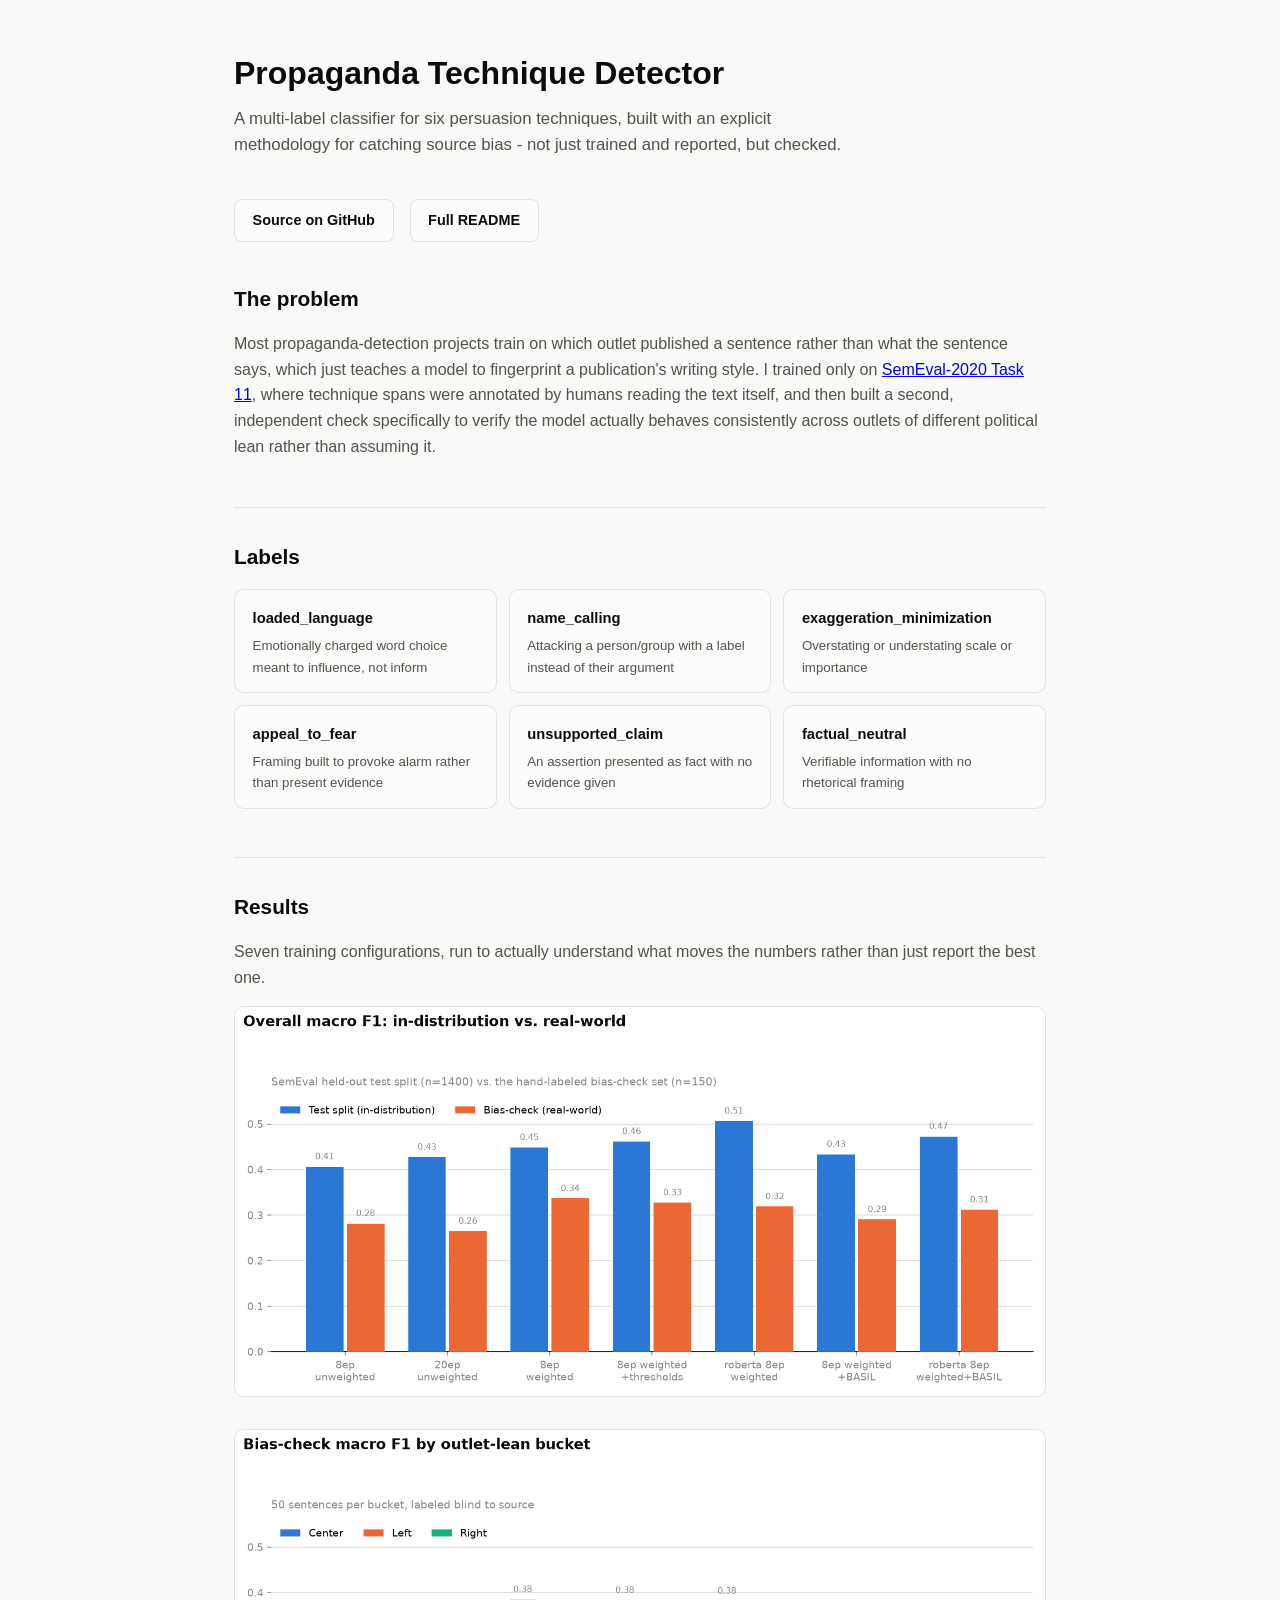
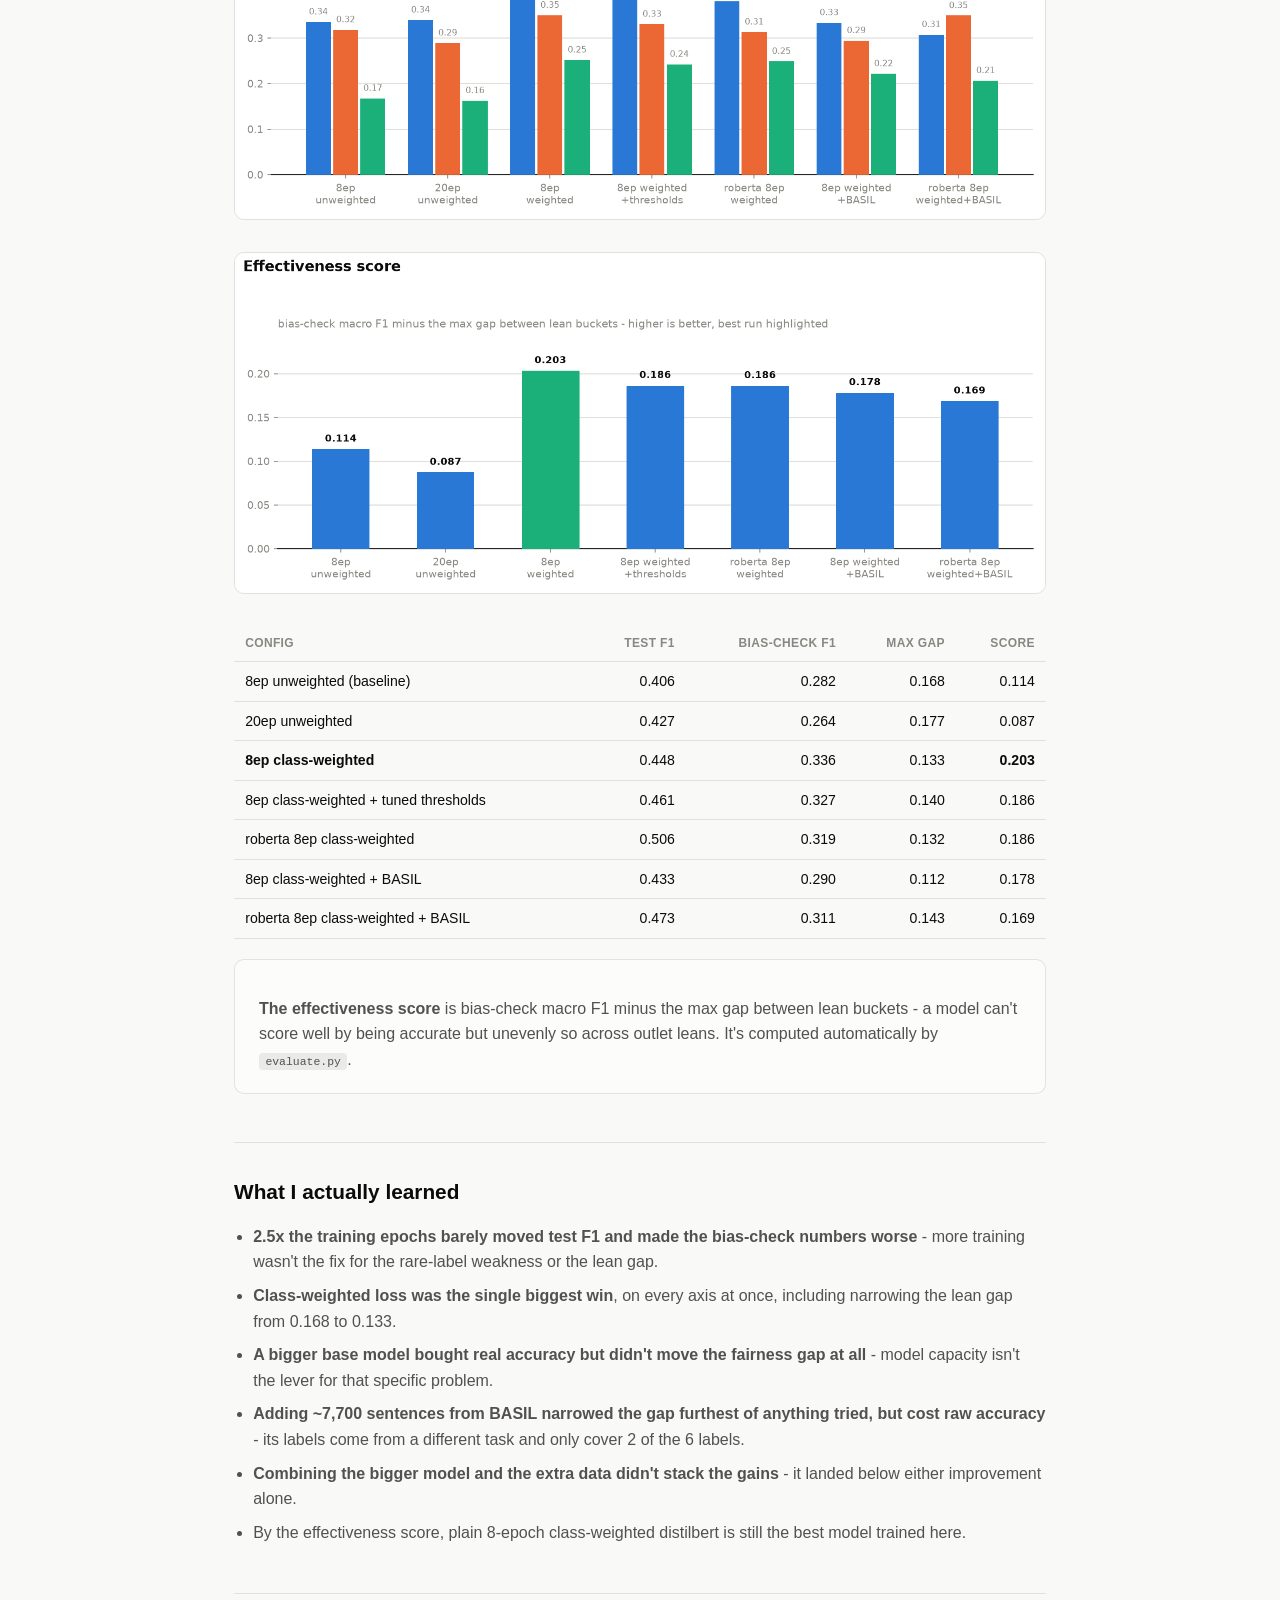
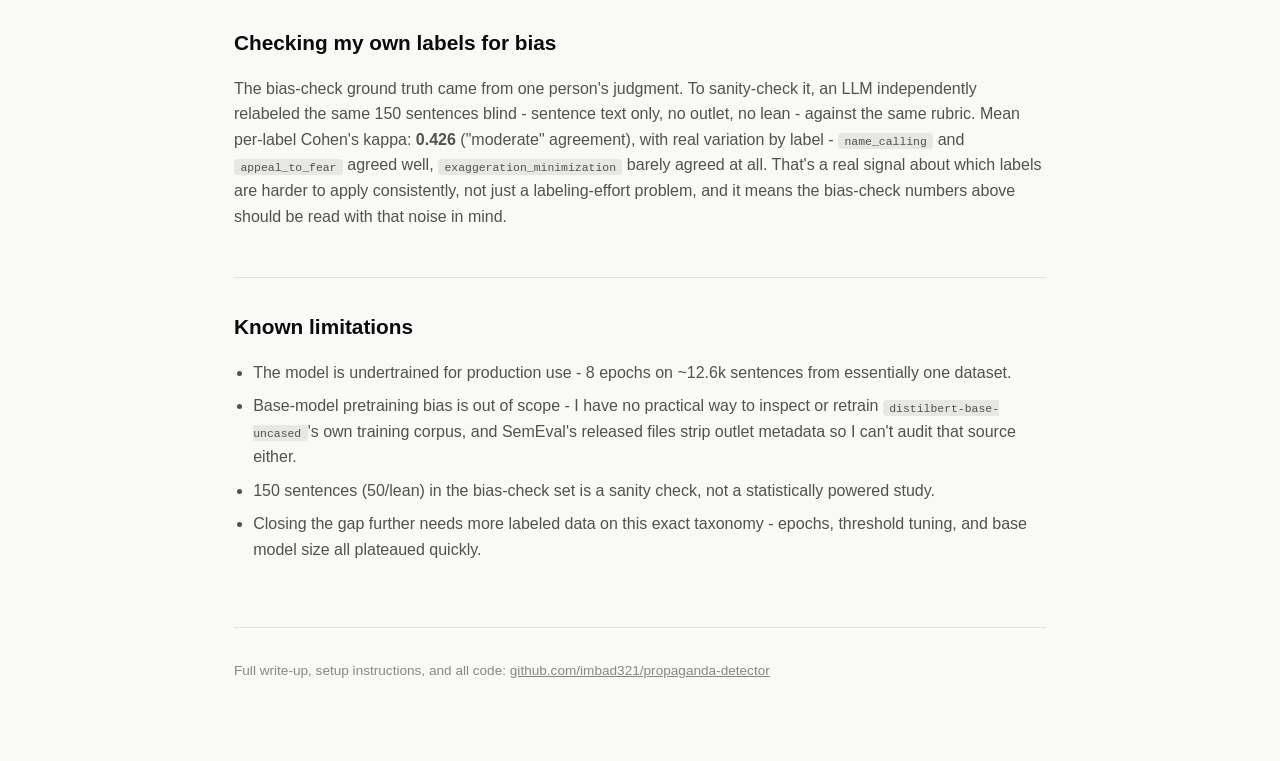
==== docs/index.html @ 1831effb "Propaganda technique detector: multi-label classifier with bias-check methodology" ====
<!doctype html>
<html lang="en">
<head>
<meta charset="utf-8">
<meta name="viewport" content="width=device-width, initial-scale=1">
<title>Propaganda Technique Detector</title>
<style>
  :root {
    color-scheme: light;
    --bg: #f9f9f7;
    --surface: #fcfcfb;
    --ink: #0b0b0b;
    --ink-2: #52514e;
    --muted: #898781;
    --border: rgba(11,11,11,0.10);
    --accent: #2a78d6;
    --accent-2: #eb6834;
    --accent-3: #1baf7a;
  }
  @media (prefers-color-scheme: dark) {
    :root {
      color-scheme: dark;
      --bg: #0d0d0d;
      --surface: #1a1a19;
      --ink: #ffffff;
      --ink-2: #c3c2b7;
      --muted: #898781;
      --border: rgba(255,255,255,0.10);
      --accent: #3987e5;
      --accent-2: #d95926;
      --accent-3: #199e70;
    }
  }
  * { box-sizing: border-box; }
  body {
    margin: 0;
    background: var(--bg);
    color: var(--ink);
    font-family: -apple-system, BlinkMacSystemFont, "Segoe UI", sans-serif;
    line-height: 1.6;
  }
  main { max-width: 860px; margin: 0 auto; padding: 3rem 1.5rem 5rem; }
  h1 { font-size: 2rem; margin: 0 0 0.4rem; }
  .tagline { color: var(--ink-2); font-size: 1.05rem; max-width: 620px; margin: 0 0 2.5rem; }
  h2 { font-size: 1.3rem; margin: 3rem 0 1rem; border-top: 1px solid var(--border); padding-top: 2rem; }
  h2:first-of-type { border-top: none; padding-top: 0; margin-top: 2rem; }
  p { color: var(--ink-2); }
  .links { display: flex; gap: 1rem; margin-bottom: 2.5rem; flex-wrap: wrap; }
  .links a {
    display: inline-flex; align-items: center; gap: 0.4rem;
    padding: 0.55rem 1.1rem; border-radius: 8px;
    background: var(--surface); border: 1px solid var(--border);
    color: var(--ink); text-decoration: none; font-size: 0.9rem; font-weight: 600;
  }
  .links a:hover { border-color: var(--accent); }
  table { width: 100%; border-collapse: collapse; font-size: 0.88rem; margin: 1rem 0; }
  th, td { text-align: left; padding: 0.5rem 0.7rem; border-bottom: 1px solid var(--border); }
  th { color: var(--muted); font-size: 0.75rem; text-transform: uppercase; letter-spacing: 0.03em; }
  td:not(:first-child), th:not(:first-child) { text-align: right; font-variant-numeric: tabular-nums; }
  code {
    background: rgba(127,127,127,0.15); padding: 0.1rem 0.4rem; border-radius: 4px;
    font-size: 0.88em;
  }
  img { max-width: 100%; border-radius: 10px; border: 1px solid var(--border); margin: 1rem 0 2rem; display: block; }
  .label-grid {
    display: grid; grid-template-columns: repeat(auto-fit, minmax(230px, 1fr));
    gap: 0.75rem; margin: 1rem 0;
  }
  .label-card {
    background: var(--surface); border: 1px solid var(--border); border-radius: 10px;
    padding: 0.9rem 1.1rem;
  }
  .label-card b { font-size: 0.92rem; }
  .label-card p { margin: 0.3rem 0 0; font-size: 0.83rem; }
  .callout {
    background: var(--surface); border: 1px solid var(--border); border-radius: 10px;
    padding: 1.25rem 1.5rem; margin: 1.25rem 0;
  }
  .callout p:last-child { margin-bottom: 0; }
  ul { color: var(--ink-2); padding-left: 1.2rem; }
  li { margin-bottom: 0.5rem; }
  footer { margin-top: 4rem; padding-top: 2rem; border-top: 1px solid var(--border); color: var(--muted); font-size: 0.85rem; }
</style>
</head>
<body>
<main>
  <h1>Propaganda Technique Detector</h1>
  <p class="tagline">
    A multi-label classifier for six persuasion techniques, built with an explicit
    methodology for catching source bias - not just trained and reported, but
    checked.
  </p>

  <div class="links">
    <a href="https://github.com/imbad321/propaganda-detector">Source on GitHub</a>
    <a href="https://github.com/imbad321/propaganda-detector#readme">Full README</a>
  </div>

  <h2>The problem</h2>
  <p>
    Most propaganda-detection projects train on which outlet published a sentence
    rather than what the sentence says, which just teaches a model to fingerprint a
    publication's writing style. I trained only on
    <a href="https://zenodo.org/records/3952415">SemEval-2020 Task 11</a>, where
    technique spans were annotated by humans reading the text itself, and then built
    a second, independent check specifically to verify the model actually behaves
    consistently across outlets of different political lean rather than assuming it.
  </p>

  <h2>Labels</h2>
  <div class="label-grid">
    <div class="label-card"><b>loaded_language</b><p>Emotionally charged word choice meant to influence, not inform</p></div>
    <div class="label-card"><b>name_calling</b><p>Attacking a person/group with a label instead of their argument</p></div>
    <div class="label-card"><b>exaggeration_minimization</b><p>Overstating or understating scale or importance</p></div>
    <div class="label-card"><b>appeal_to_fear</b><p>Framing built to provoke alarm rather than present evidence</p></div>
    <div class="label-card"><b>unsupported_claim</b><p>An assertion presented as fact with no evidence given</p></div>
    <div class="label-card"><b>factual_neutral</b><p>Verifiable information with no rhetorical framing</p></div>
  </div>

  <h2>Results</h2>
  <p>Seven training configurations, run to actually understand what moves the numbers rather than just report the best one.</p>

  <img src="images/overall_f1.png" alt="Overall macro F1 across all seven configs">
  <img src="images/per_lean_f1.png" alt="Bias-check macro F1 per outlet-lean bucket">
  <img src="images/effectiveness_score.png" alt="Effectiveness score across all seven configs">

  <table>
    <thead><tr><th>Config</th><th>Test F1</th><th>Bias-check F1</th><th>Max gap</th><th>Score</th></tr></thead>
    <tbody>
      <tr><td>8ep unweighted (baseline)</td><td>0.406</td><td>0.282</td><td>0.168</td><td>0.114</td></tr>
      <tr><td>20ep unweighted</td><td>0.427</td><td>0.264</td><td>0.177</td><td>0.087</td></tr>
      <tr><td><b>8ep class-weighted</b></td><td>0.448</td><td>0.336</td><td>0.133</td><td><b>0.203</b></td></tr>
      <tr><td>8ep class-weighted + tuned thresholds</td><td>0.461</td><td>0.327</td><td>0.140</td><td>0.186</td></tr>
      <tr><td>roberta 8ep class-weighted</td><td>0.506</td><td>0.319</td><td>0.132</td><td>0.186</td></tr>
      <tr><td>8ep class-weighted + BASIL</td><td>0.433</td><td>0.290</td><td>0.112</td><td>0.178</td></tr>
      <tr><td>roberta 8ep class-weighted + BASIL</td><td>0.473</td><td>0.311</td><td>0.143</td><td>0.169</td></tr>
    </tbody>
  </table>

  <div class="callout">
    <p><b>The effectiveness score</b> is bias-check macro F1 minus the max gap between
    lean buckets - a model can't score well by being accurate but unevenly so across
    outlet leans. It's computed automatically by <code>evaluate.py</code>.</p>
  </div>

  <h2>What I actually learned</h2>
  <ul>
    <li><b>2.5x the training epochs barely moved test F1 and made the bias-check numbers worse</b> - more training wasn't the fix for the rare-label weakness or the lean gap.</li>
    <li><b>Class-weighted loss was the single biggest win</b>, on every axis at once, including narrowing the lean gap from 0.168 to 0.133.</li>
    <li><b>A bigger base model bought real accuracy but didn't move the fairness gap at all</b> - model capacity isn't the lever for that specific problem.</li>
    <li><b>Adding ~7,700 sentences from BASIL narrowed the gap furthest of anything tried, but cost raw accuracy</b> - its labels come from a different task and only cover 2 of the 6 labels.</li>
    <li><b>Combining the bigger model and the extra data didn't stack the gains</b> - it landed below either improvement alone.</li>
    <li>By the effectiveness score, plain 8-epoch class-weighted distilbert is still the best model trained here.</li>
  </ul>

  <h2>Checking my own labels for bias</h2>
  <p>
    The bias-check ground truth came from one person's judgment. To sanity-check it,
    an LLM independently relabeled the same 150 sentences blind - sentence text only,
    no outlet, no lean - against the same rubric. Mean per-label Cohen's kappa:
    <b>0.426</b> ("moderate" agreement), with real variation by label -
    <code>name_calling</code> and <code>appeal_to_fear</code> agreed well,
    <code>exaggeration_minimization</code> barely agreed at all. That's a real signal
    about which labels are harder to apply consistently, not just a labeling-effort
    problem, and it means the bias-check numbers above should be read with that noise
    in mind.
  </p>

  <h2>Known limitations</h2>
  <ul>
    <li>The model is undertrained for production use - 8 epochs on ~12.6k sentences from essentially one dataset.</li>
    <li>Base-model pretraining bias is out of scope - I have no practical way to inspect or retrain <code>distilbert-base-uncased</code>'s own training corpus, and SemEval's released files strip outlet metadata so I can't audit that source either.</li>
    <li>150 sentences (50/lean) in the bias-check set is a sanity check, not a statistically powered study.</li>
    <li>Closing the gap further needs more labeled data on this exact taxonomy - epochs, threshold tuning, and base model size all plateaued quickly.</li>
  </ul>

  <footer>
    Full write-up, setup instructions, and all code: <a href="https://github.com/imbad321/propaganda-detector" style="color:inherit">github.com/imbad321/propaganda-detector</a>
  </footer>
</main>
</body>
</html>
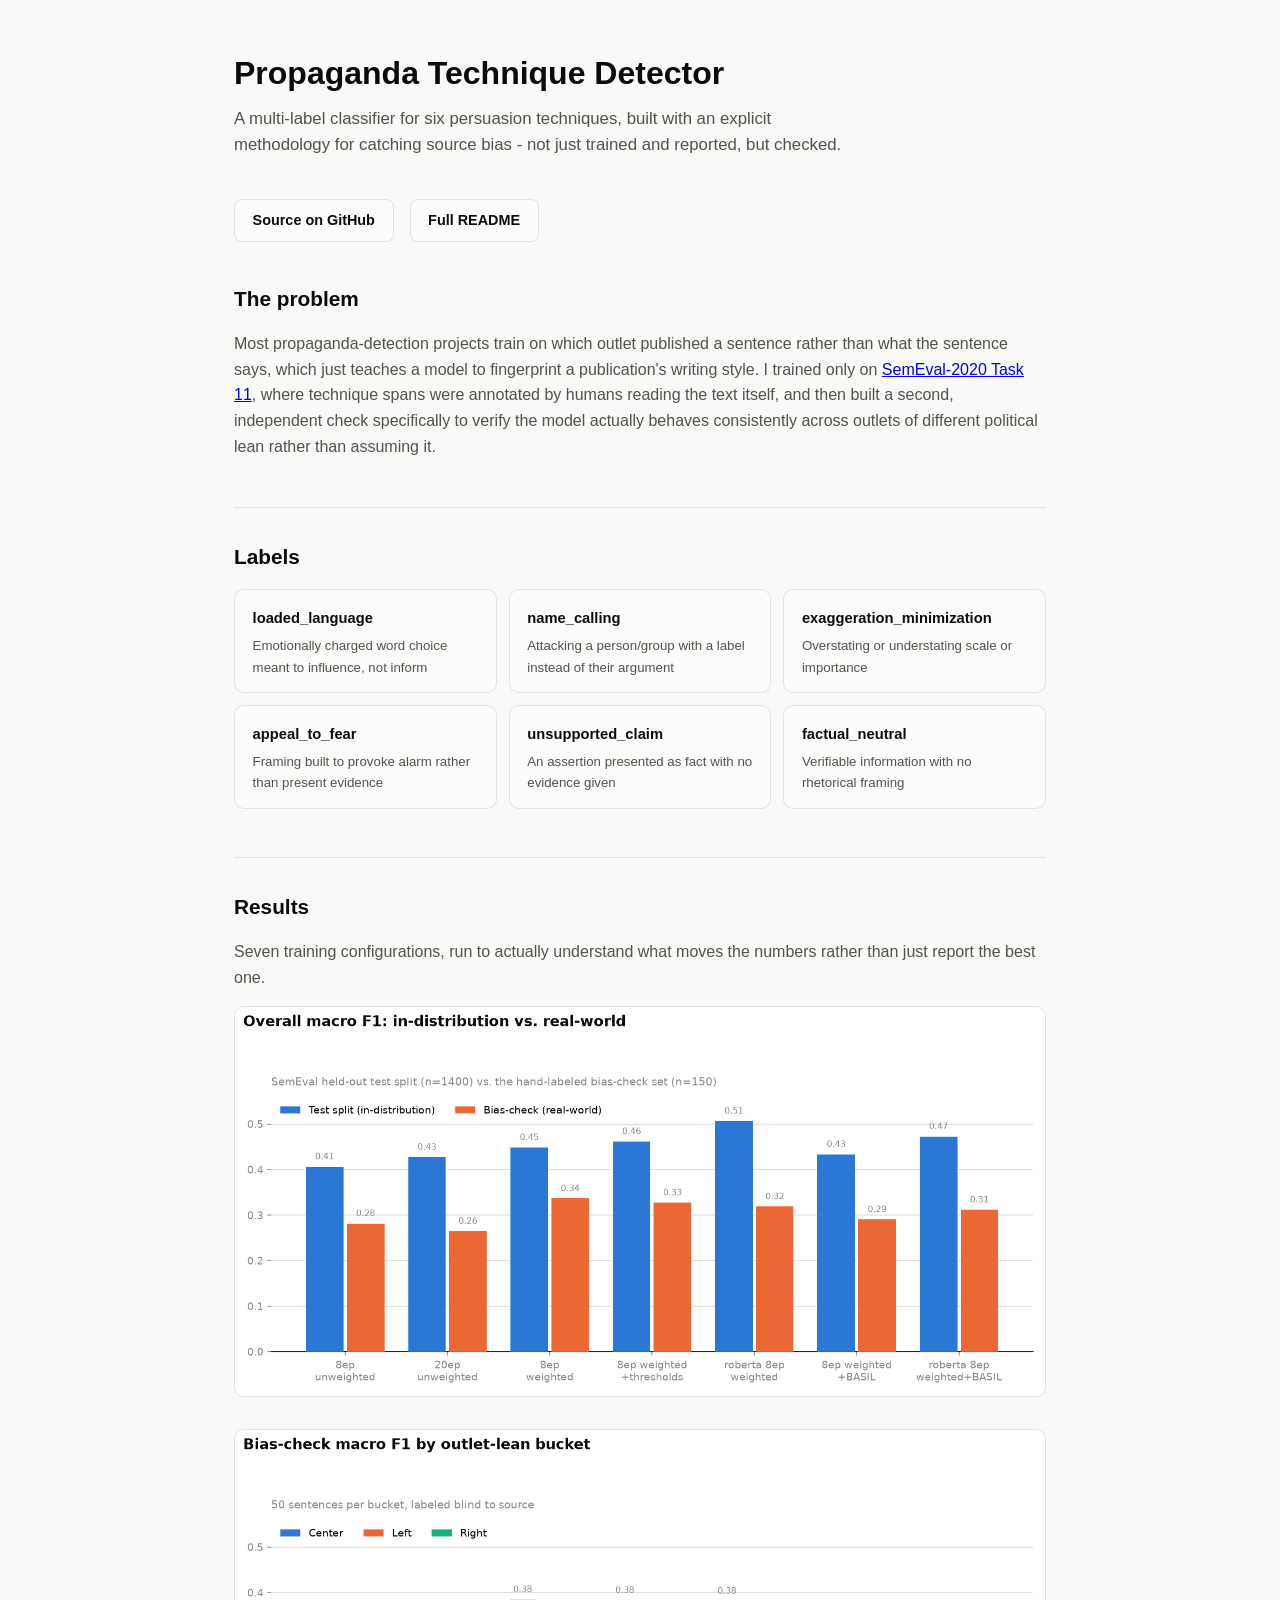
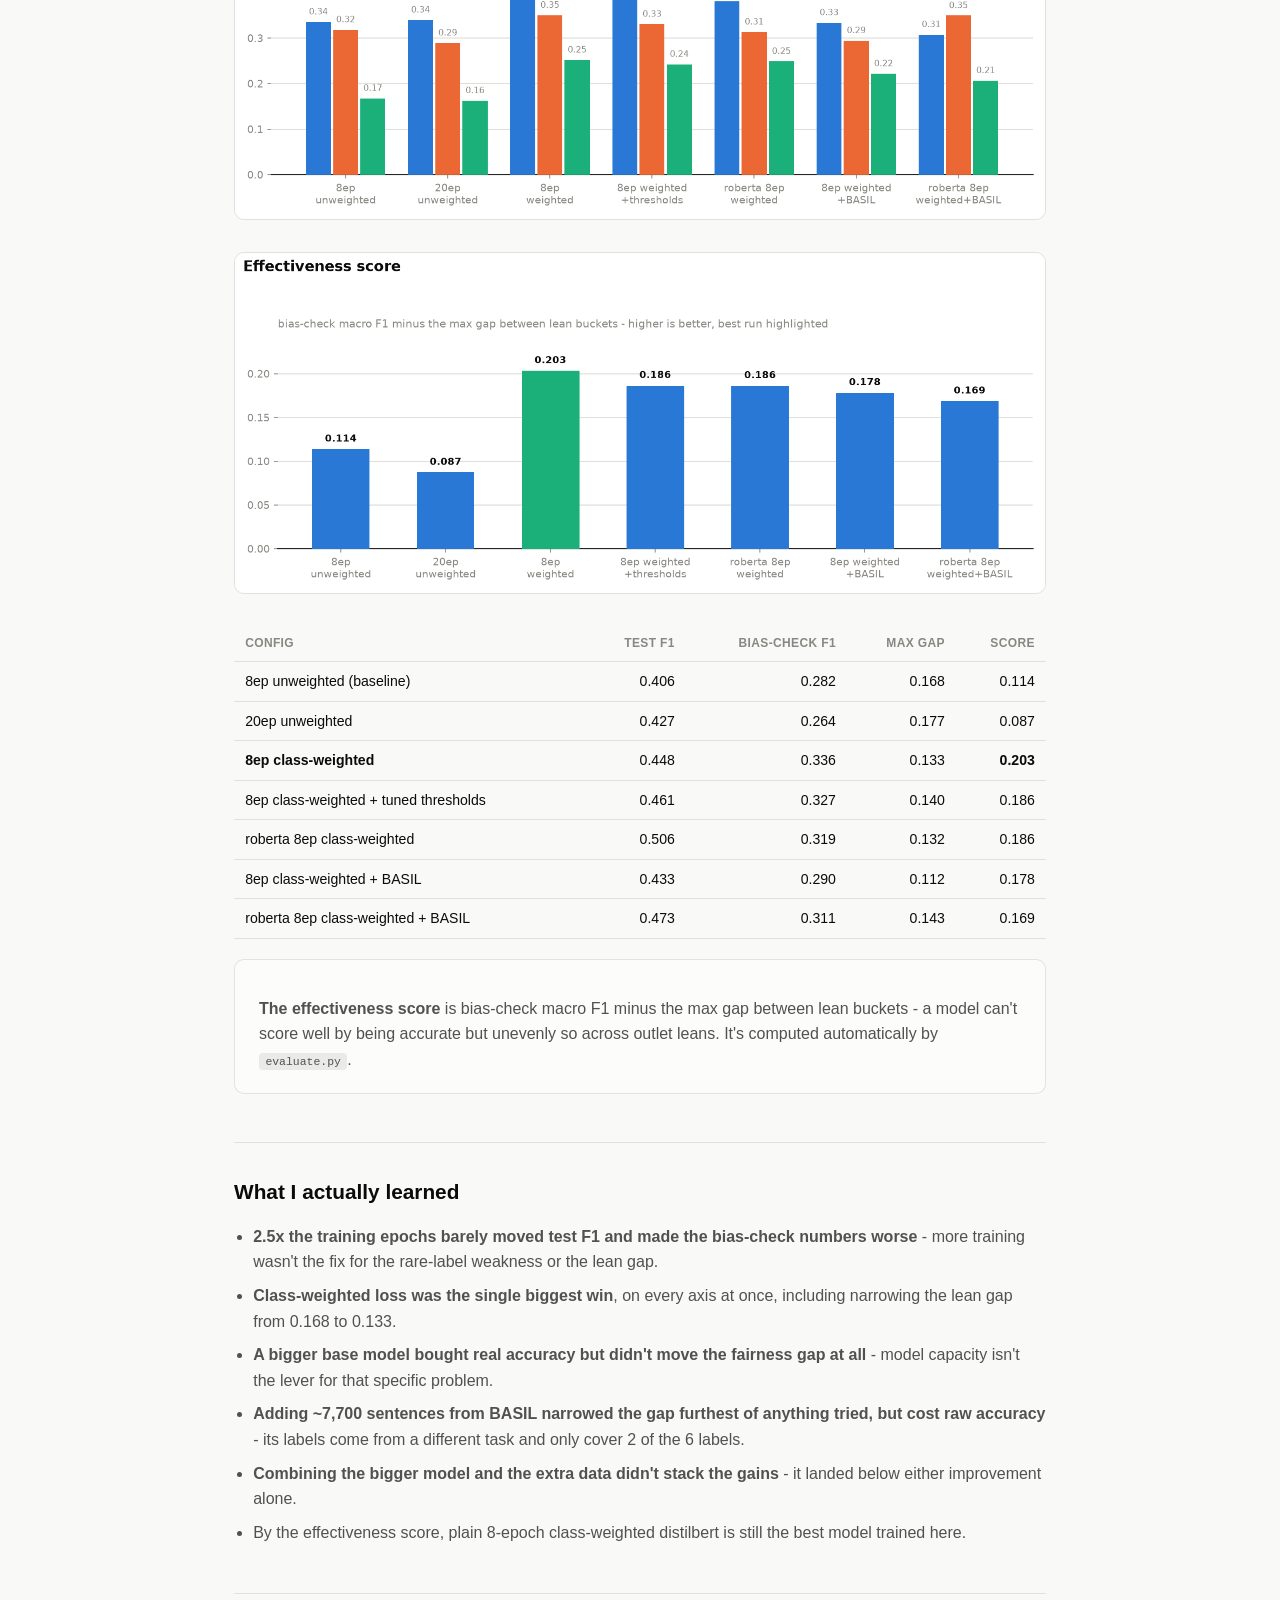
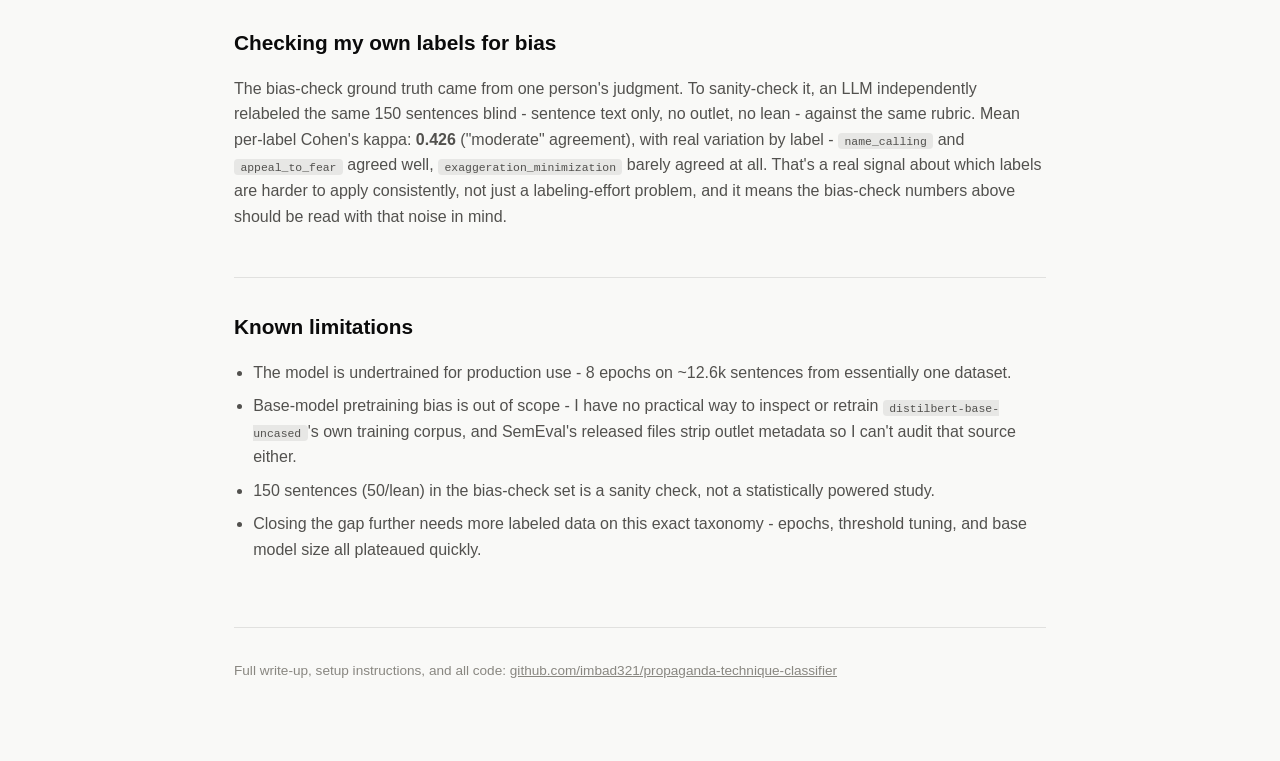
==== commit a18fe5ea: "Update repo links after rename" ====
--- a/docs/index.html
+++ b/docs/index.html
@@ -92,8 +92,8 @@
   </p>
 
   <div class="links">
-    <a href="https://github.com/imbad321/propaganda-detector">Source on GitHub</a>
-    <a href="https://github.com/imbad321/propaganda-detector#readme">Full README</a>
+    <a href="https://github.com/imbad321/propaganda-technique-classifier">Source on GitHub</a>
+    <a href="https://github.com/imbad321/propaganda-technique-classifier#readme">Full README</a>
   </div>
 
   <h2>The problem</h2>
@@ -175,7 +175,7 @@
   </ul>
 
   <footer>
-    Full write-up, setup instructions, and all code: <a href="https://github.com/imbad321/propaganda-detector" style="color:inherit">github.com/imbad321/propaganda-detector</a>
+    Full write-up, setup instructions, and all code: <a href="https://github.com/imbad321/propaganda-technique-classifier" style="color:inherit">github.com/imbad321/propaganda-technique-classifier</a>
   </footer>
 </main>
 </body>
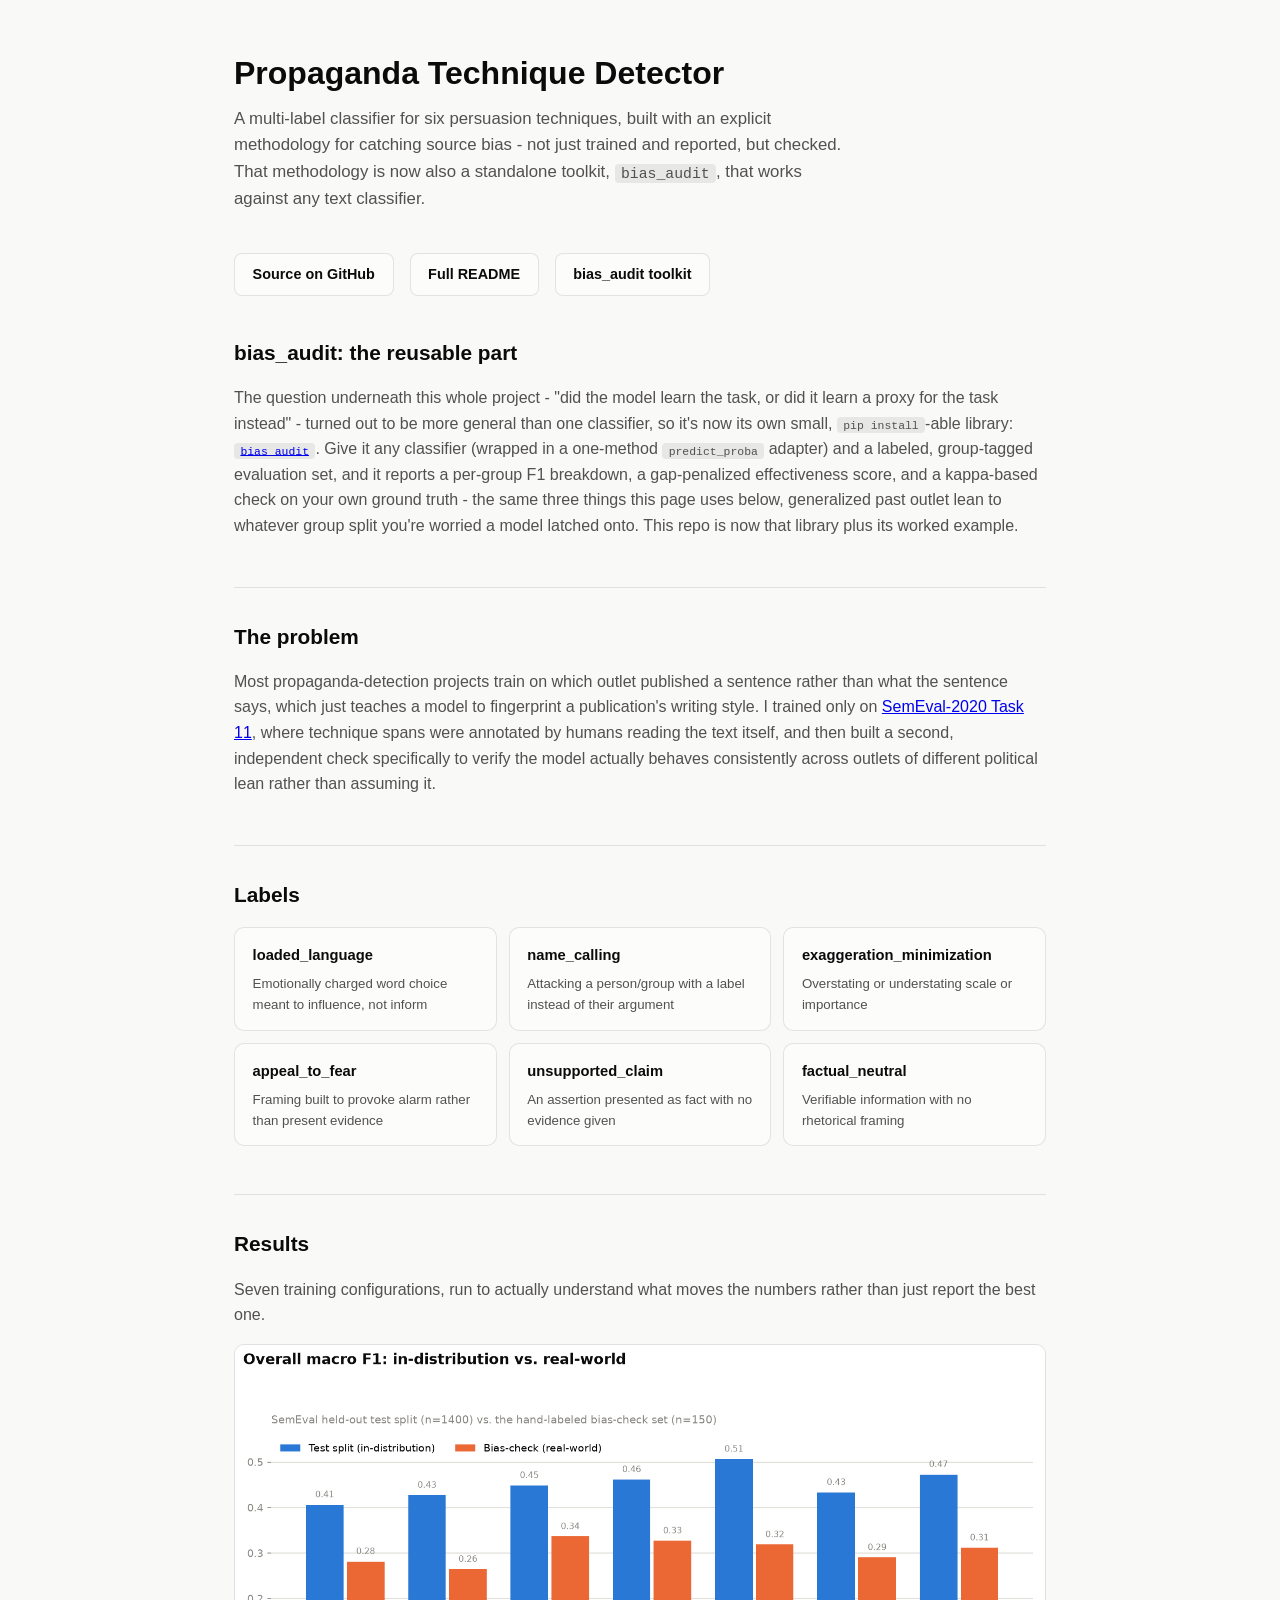
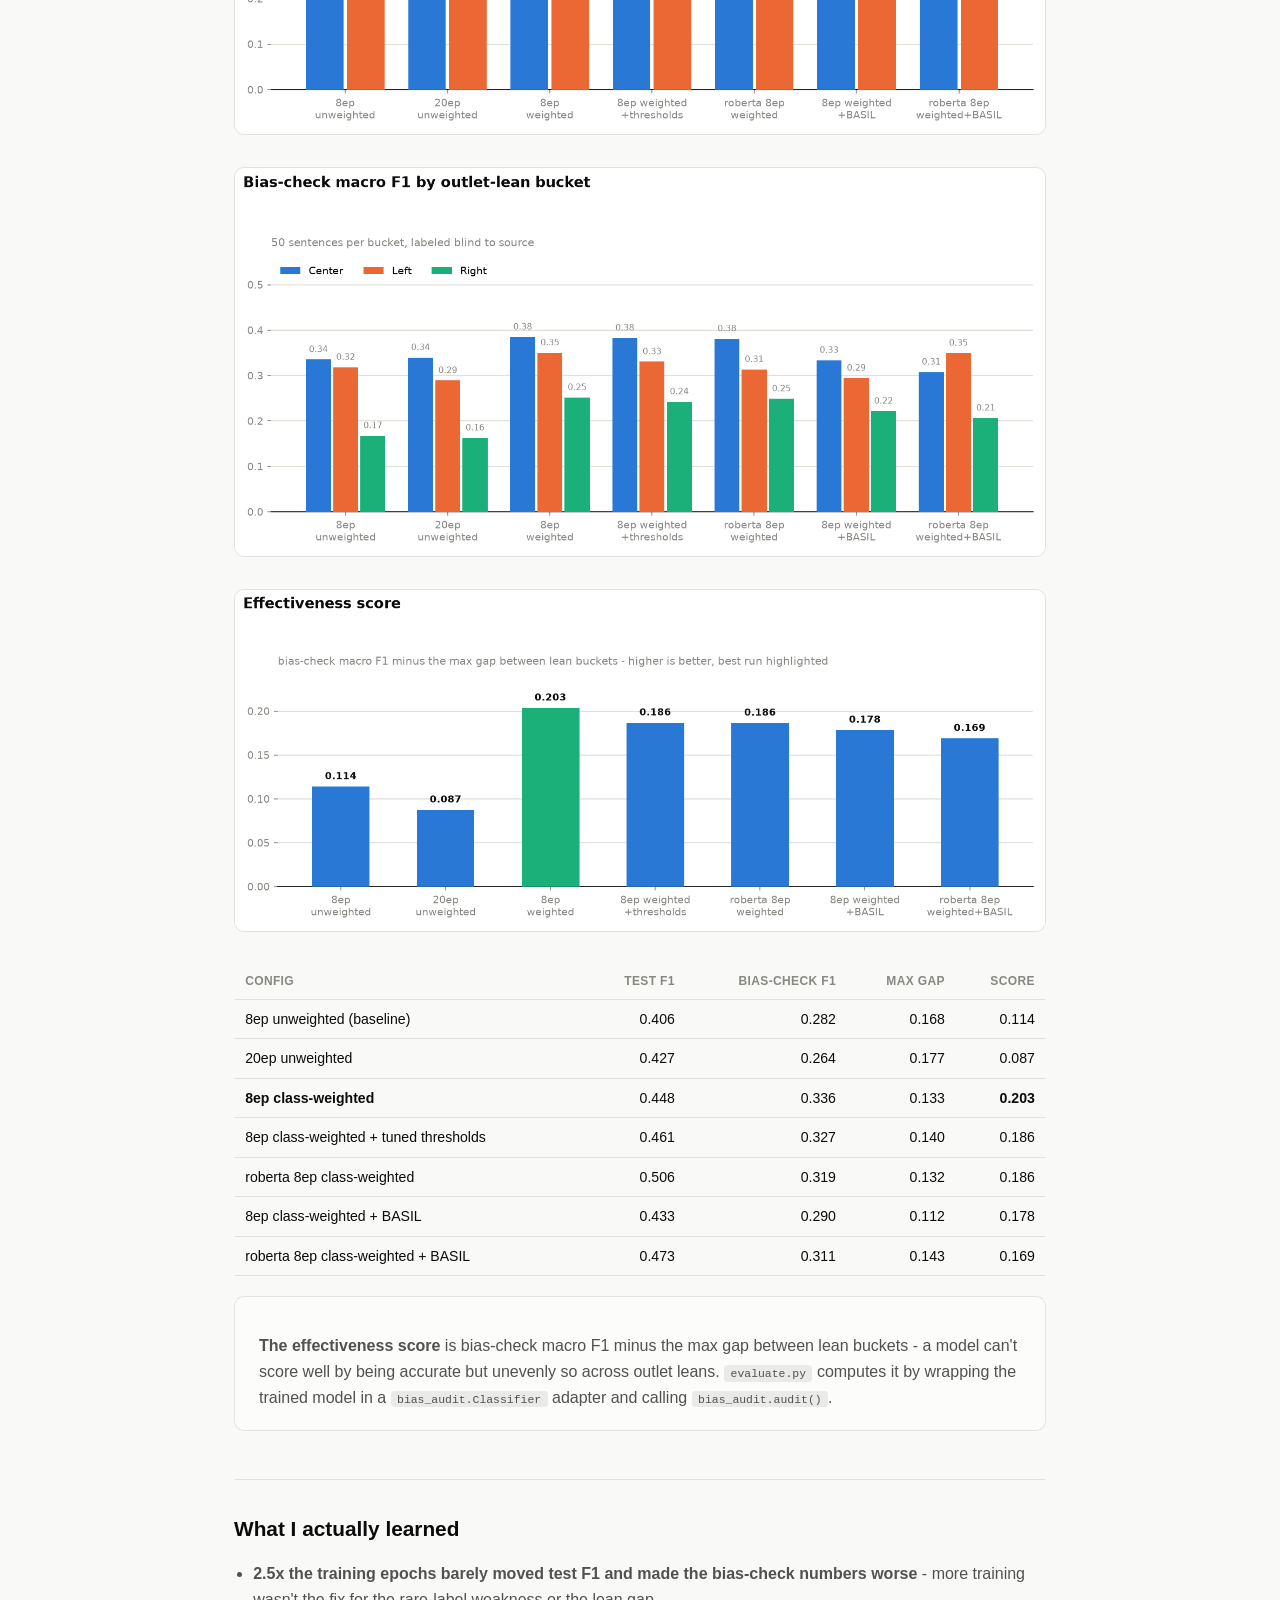
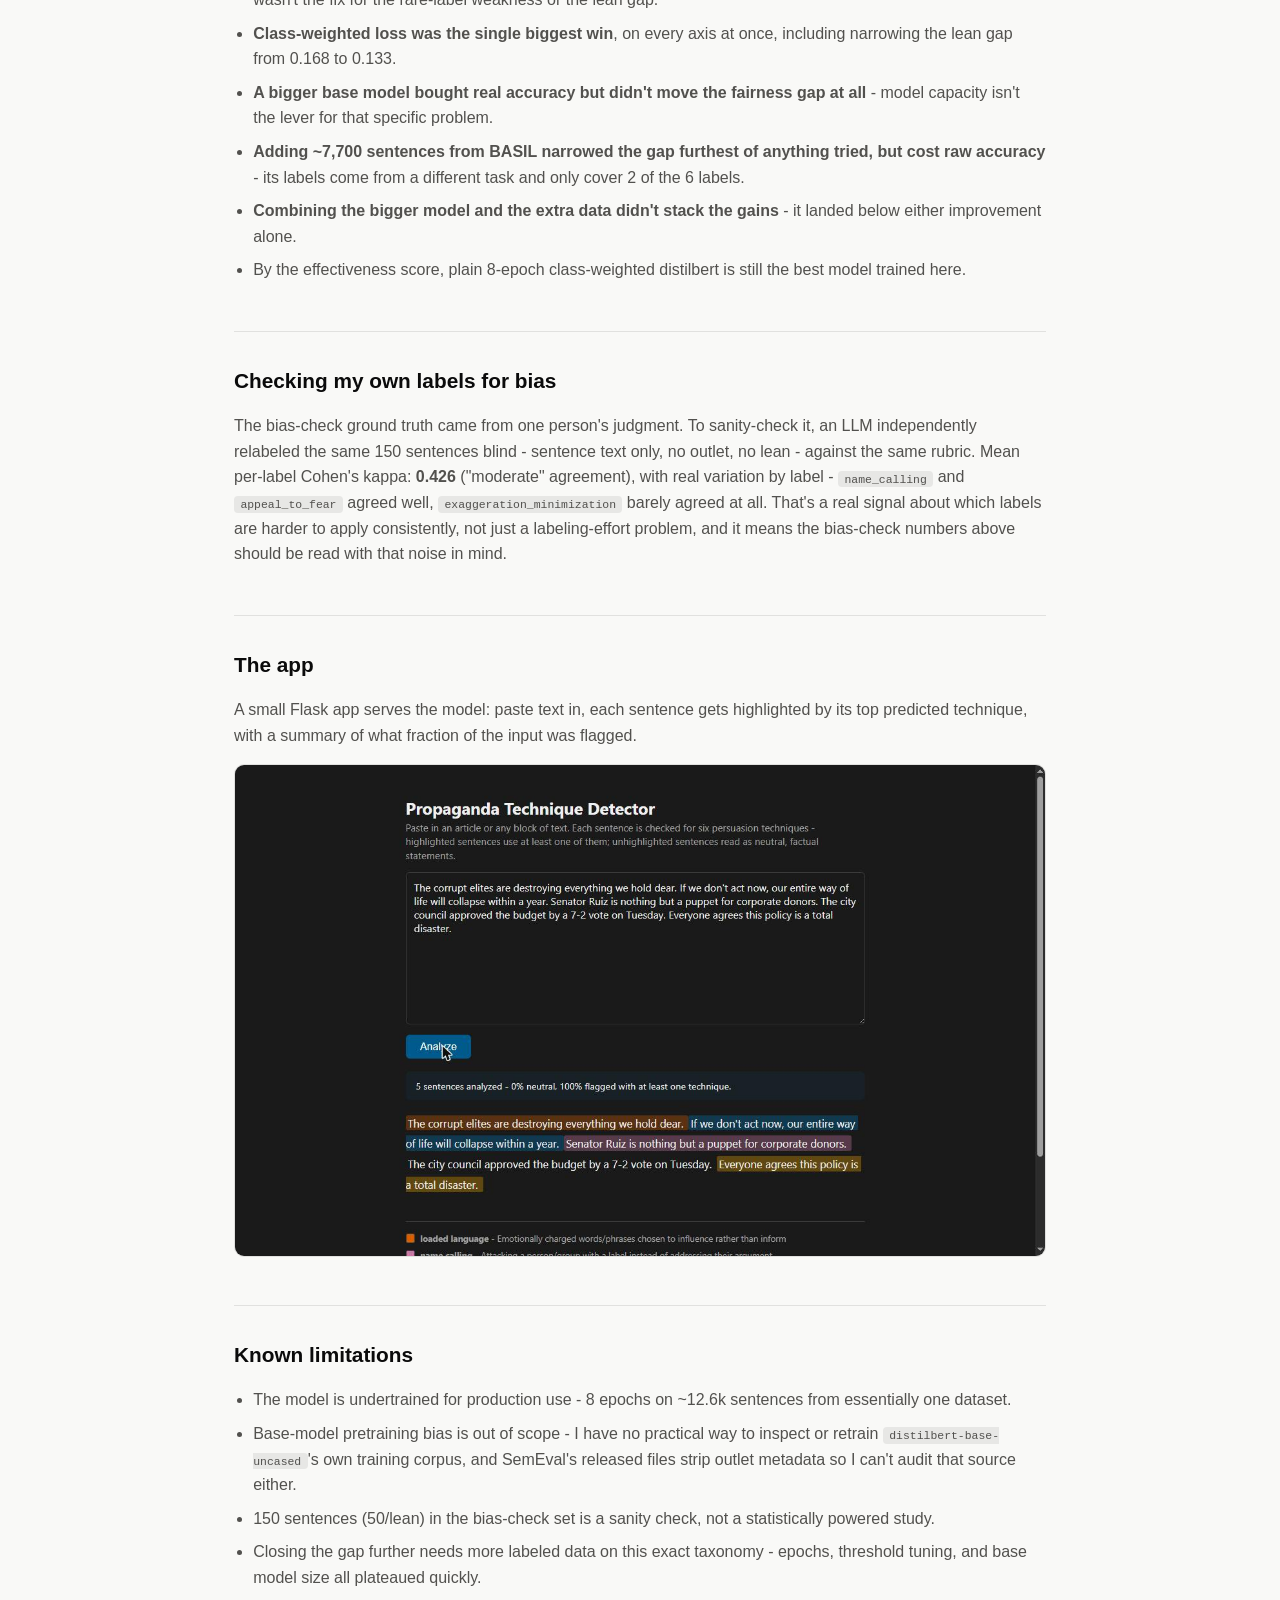
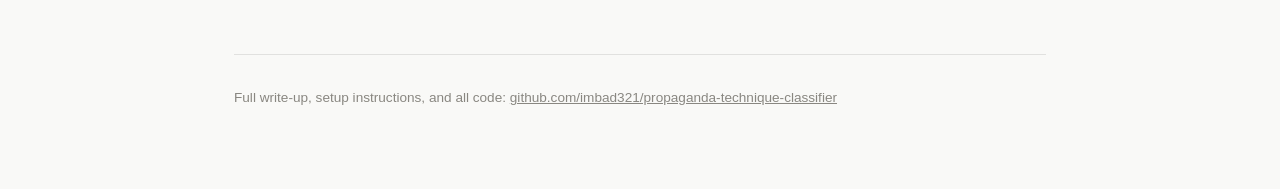
==== commit d46998dc: "Update GitHub Pages site for the bias_audit toolkit and app screenshot The live site (imbad321.githu" ====
--- a/docs/index.html
+++ b/docs/index.html
@@ -88,13 +88,29 @@
   <p class="tagline">
     A multi-label classifier for six persuasion techniques, built with an explicit
     methodology for catching source bias - not just trained and reported, but
-    checked.
+    checked. That methodology is now also a standalone toolkit,
+    <code>bias_audit</code>, that works against any text classifier.
   </p>
 
   <div class="links">
     <a href="https://github.com/imbad321/propaganda-technique-classifier">Source on GitHub</a>
     <a href="https://github.com/imbad321/propaganda-technique-classifier#readme">Full README</a>
+    <a href="https://github.com/imbad321/propaganda-technique-classifier/tree/main/bias_audit">bias_audit toolkit</a>
   </div>
+
+  <h2>bias_audit: the reusable part</h2>
+  <p>
+    The question underneath this whole project - "did the model learn the task, or
+    did it learn a proxy for the task instead" - turned out to be more general than
+    one classifier, so it's now its own small, <code>pip install</code>-able library:
+    <a href="https://github.com/imbad321/propaganda-technique-classifier/tree/main/bias_audit"><code>bias_audit</code></a>.
+    Give it any classifier (wrapped in a one-method <code>predict_proba</code>
+    adapter) and a labeled, group-tagged evaluation set, and it reports a per-group
+    F1 breakdown, a gap-penalized effectiveness score, and a kappa-based check on
+    your own ground truth - the same three things this page uses below, generalized
+    past outlet lean to whatever group split you're worried a model latched onto.
+    This repo is now that library plus its worked example.
+  </p>
 
   <h2>The problem</h2>
   <p>
@@ -140,7 +156,9 @@
   <div class="callout">
     <p><b>The effectiveness score</b> is bias-check macro F1 minus the max gap between
     lean buckets - a model can't score well by being accurate but unevenly so across
-    outlet leans. It's computed automatically by <code>evaluate.py</code>.</p>
+    outlet leans. <code>evaluate.py</code> computes it by wrapping the trained model
+    in a <code>bias_audit.Classifier</code> adapter and calling
+    <code>bias_audit.audit()</code>.</p>
   </div>
 
   <h2>What I actually learned</h2>
@@ -166,6 +184,14 @@
     in mind.
   </p>
 
+  <h2>The app</h2>
+  <p>
+    A small Flask app serves the model: paste text in, each sentence gets
+    highlighted by its top predicted technique, with a summary of what fraction of
+    the input was flagged.
+  </p>
+  <img src="images/app_screenshot.jpg" alt="Propaganda Technique Detector app: pasted text with sentences color-coded by predicted technique, and a summary line reading &quot;5 sentences analyzed - 0% neutral, 100% flagged with at least one technique.&quot;">
+
   <h2>Known limitations</h2>
   <ul>
     <li>The model is undertrained for production use - 8 epochs on ~12.6k sentences from essentially one dataset.</li>
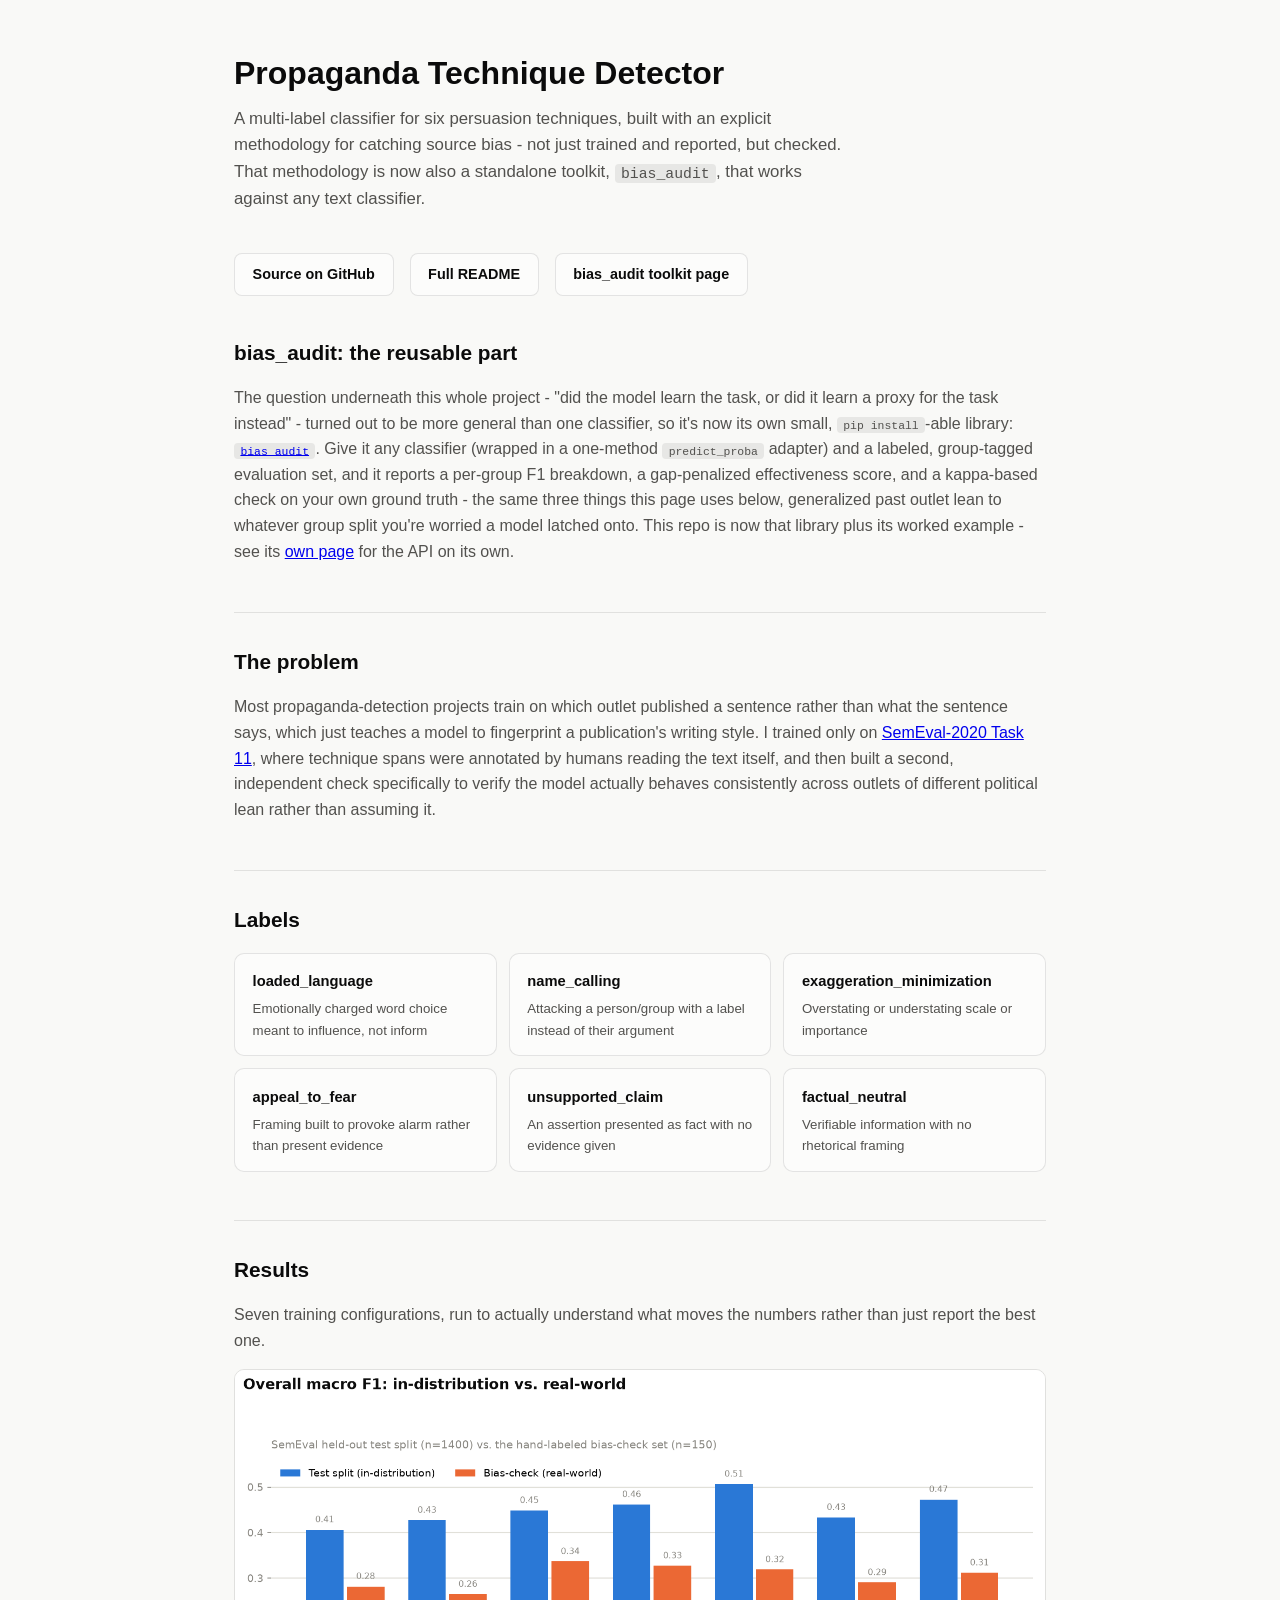
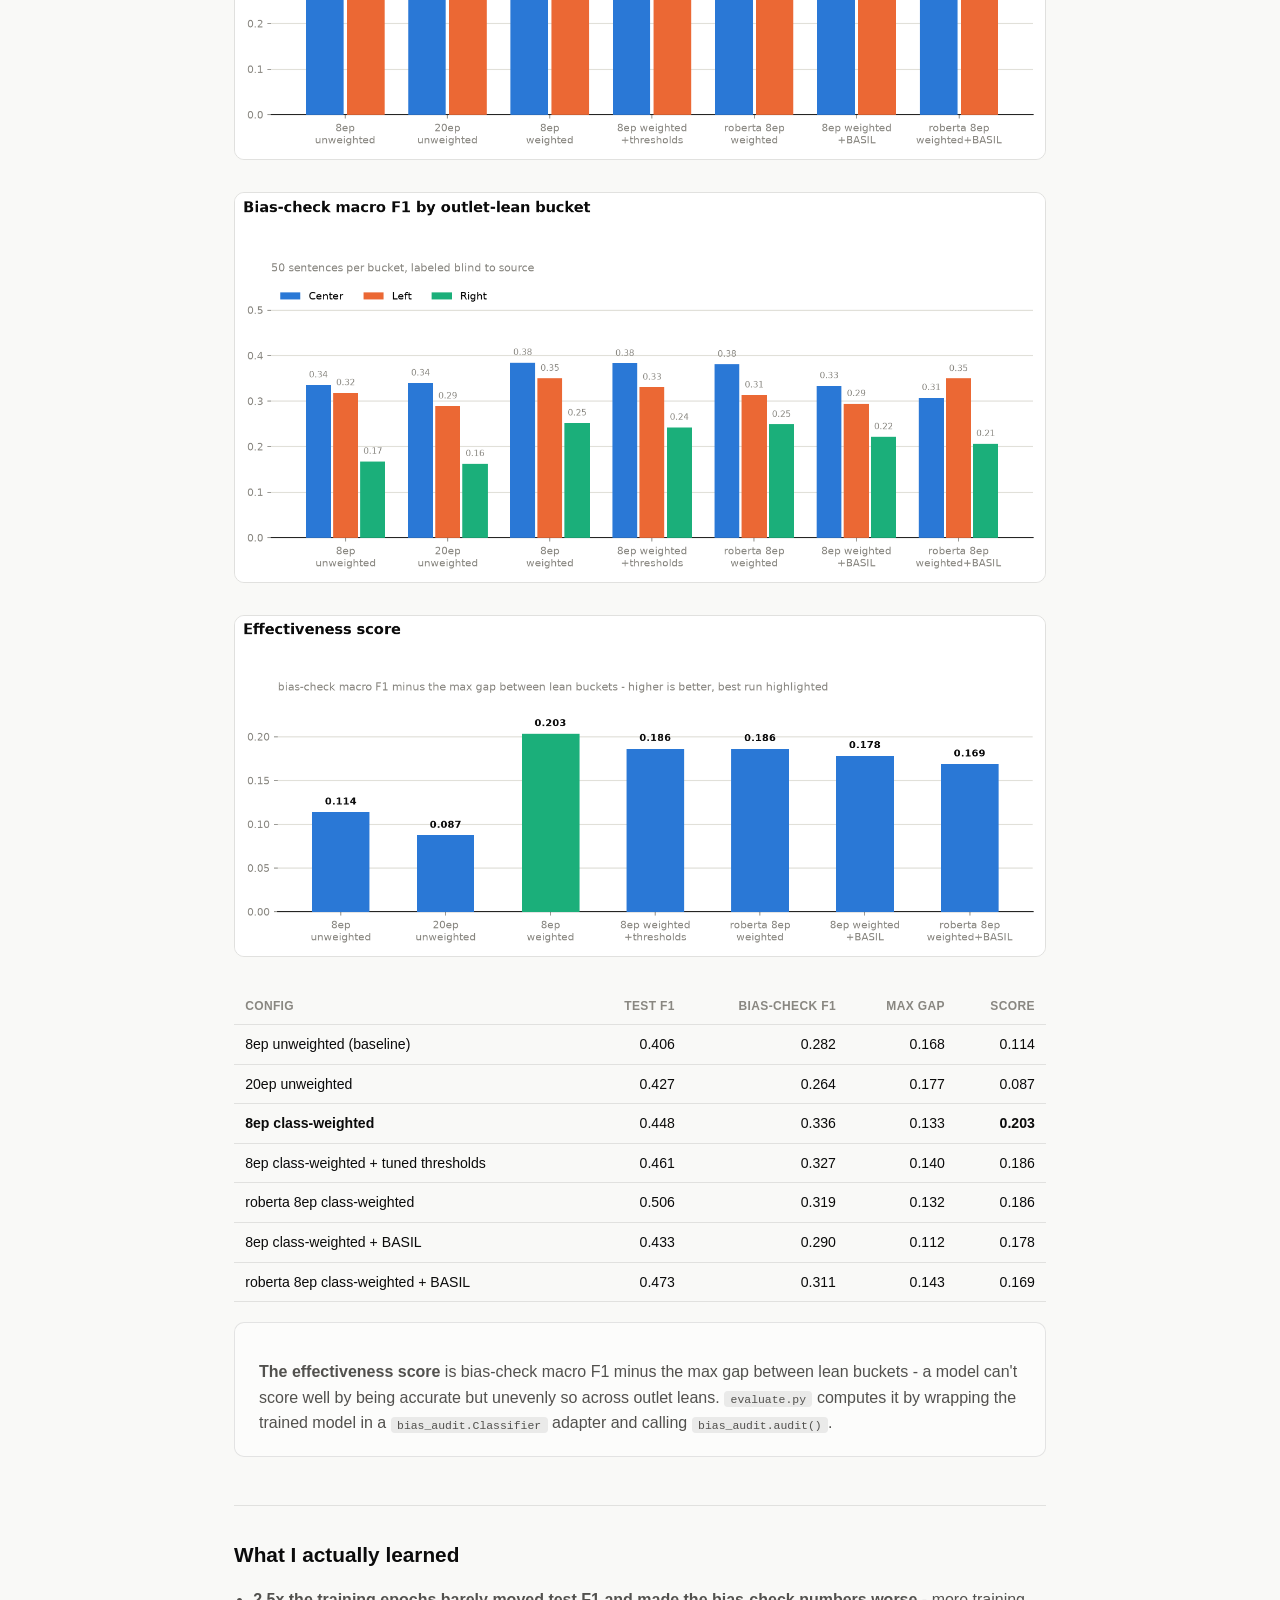
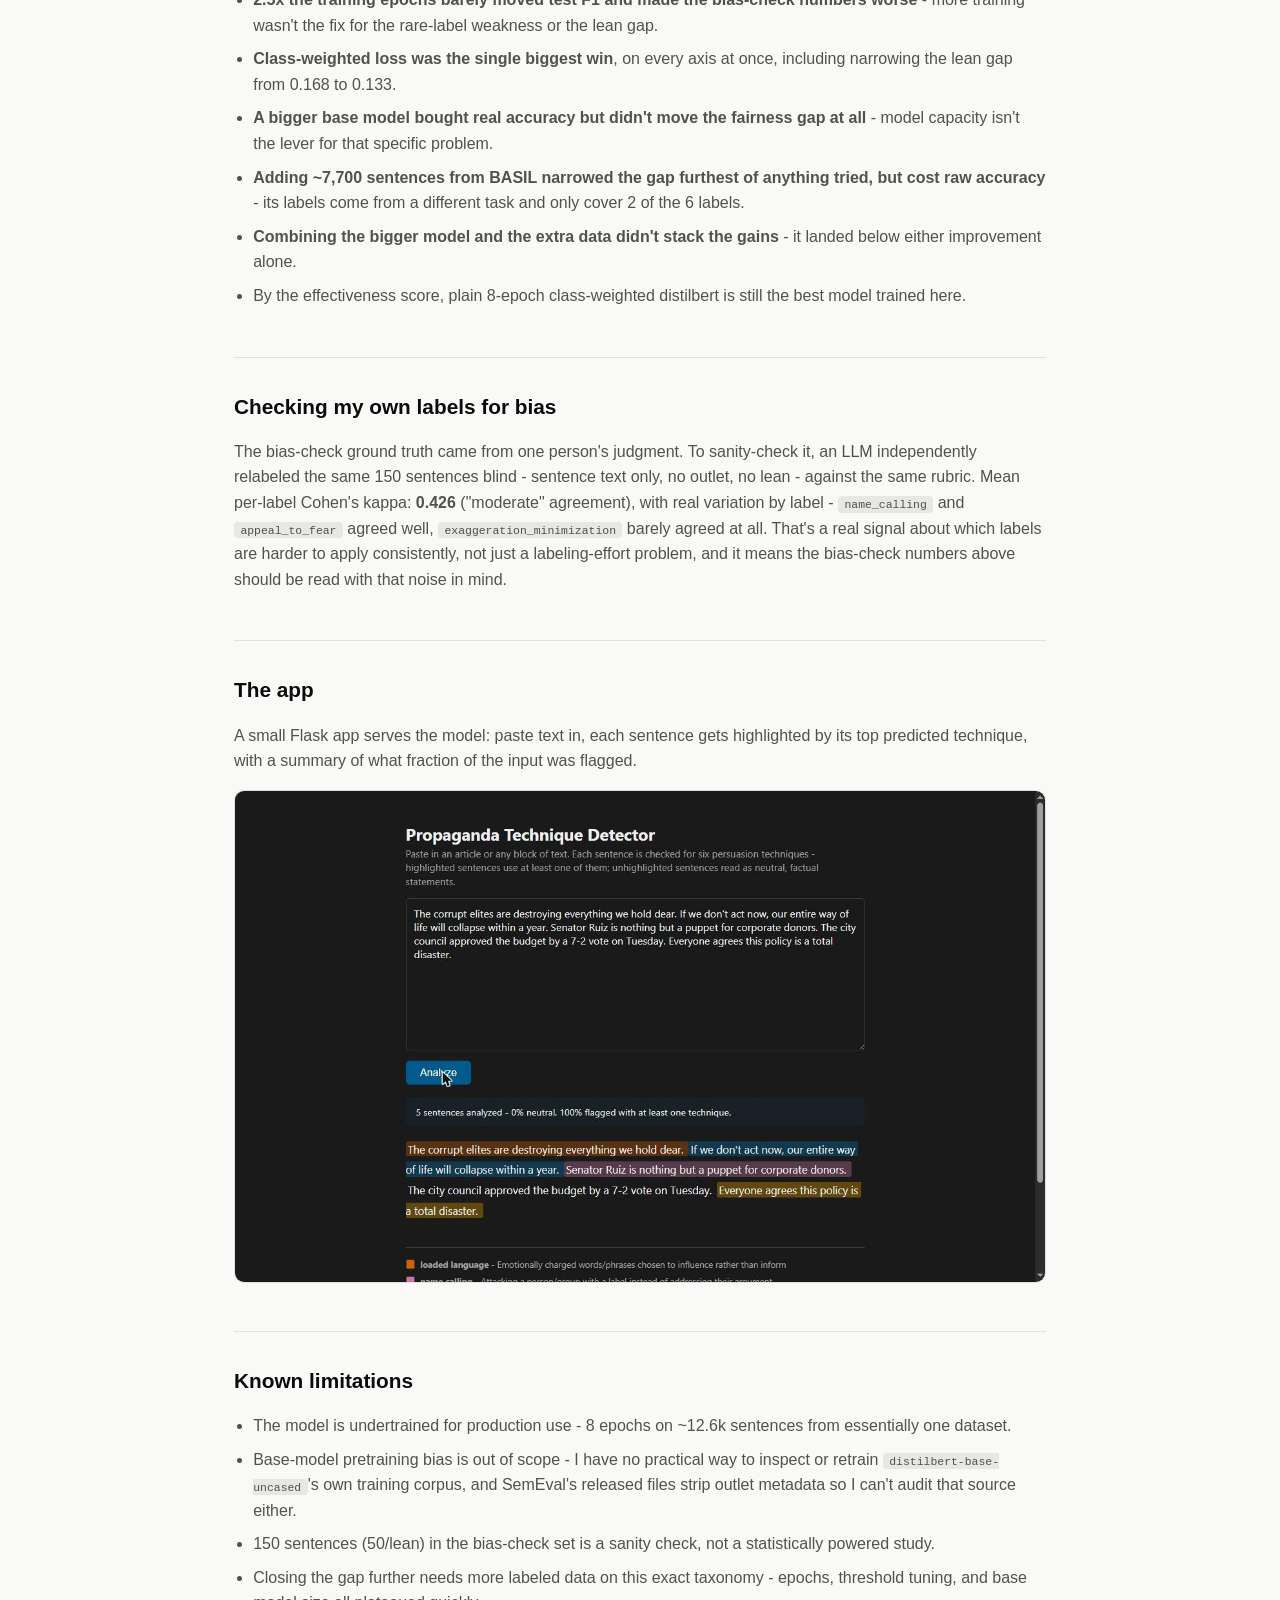
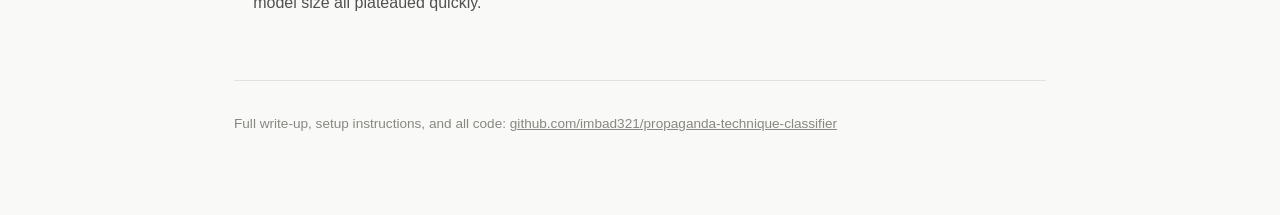
==== commit 5b358227: "Give bias_audit its own page on the GitHub Pages site A new docs/bias-audit/index.html at imbad321.g" ====
--- a/docs/index.html
+++ b/docs/index.html
@@ -95,7 +95,7 @@
   <div class="links">
     <a href="https://github.com/imbad321/propaganda-technique-classifier">Source on GitHub</a>
     <a href="https://github.com/imbad321/propaganda-technique-classifier#readme">Full README</a>
-    <a href="https://github.com/imbad321/propaganda-technique-classifier/tree/main/bias_audit">bias_audit toolkit</a>
+    <a href="bias-audit/">bias_audit toolkit page</a>
   </div>
 
   <h2>bias_audit: the reusable part</h2>
@@ -103,13 +103,14 @@
     The question underneath this whole project - "did the model learn the task, or
     did it learn a proxy for the task instead" - turned out to be more general than
     one classifier, so it's now its own small, <code>pip install</code>-able library:
-    <a href="https://github.com/imbad321/propaganda-technique-classifier/tree/main/bias_audit"><code>bias_audit</code></a>.
-    Give it any classifier (wrapped in a one-method <code>predict_proba</code>
-    adapter) and a labeled, group-tagged evaluation set, and it reports a per-group
-    F1 breakdown, a gap-penalized effectiveness score, and a kappa-based check on
-    your own ground truth - the same three things this page uses below, generalized
-    past outlet lean to whatever group split you're worried a model latched onto.
-    This repo is now that library plus its worked example.
+    <a href="bias-audit/"><code>bias_audit</code></a>. Give it any classifier
+    (wrapped in a one-method <code>predict_proba</code> adapter) and a labeled,
+    group-tagged evaluation set, and it reports a per-group F1 breakdown, a
+    gap-penalized effectiveness score, and a kappa-based check on your own ground
+    truth - the same three things this page uses below, generalized past outlet lean
+    to whatever group split you're worried a model latched onto. This repo is now
+    that library plus its worked example - see its <a href="bias-audit/">own
+    page</a> for the API on its own.
   </p>
 
   <h2>The problem</h2>
